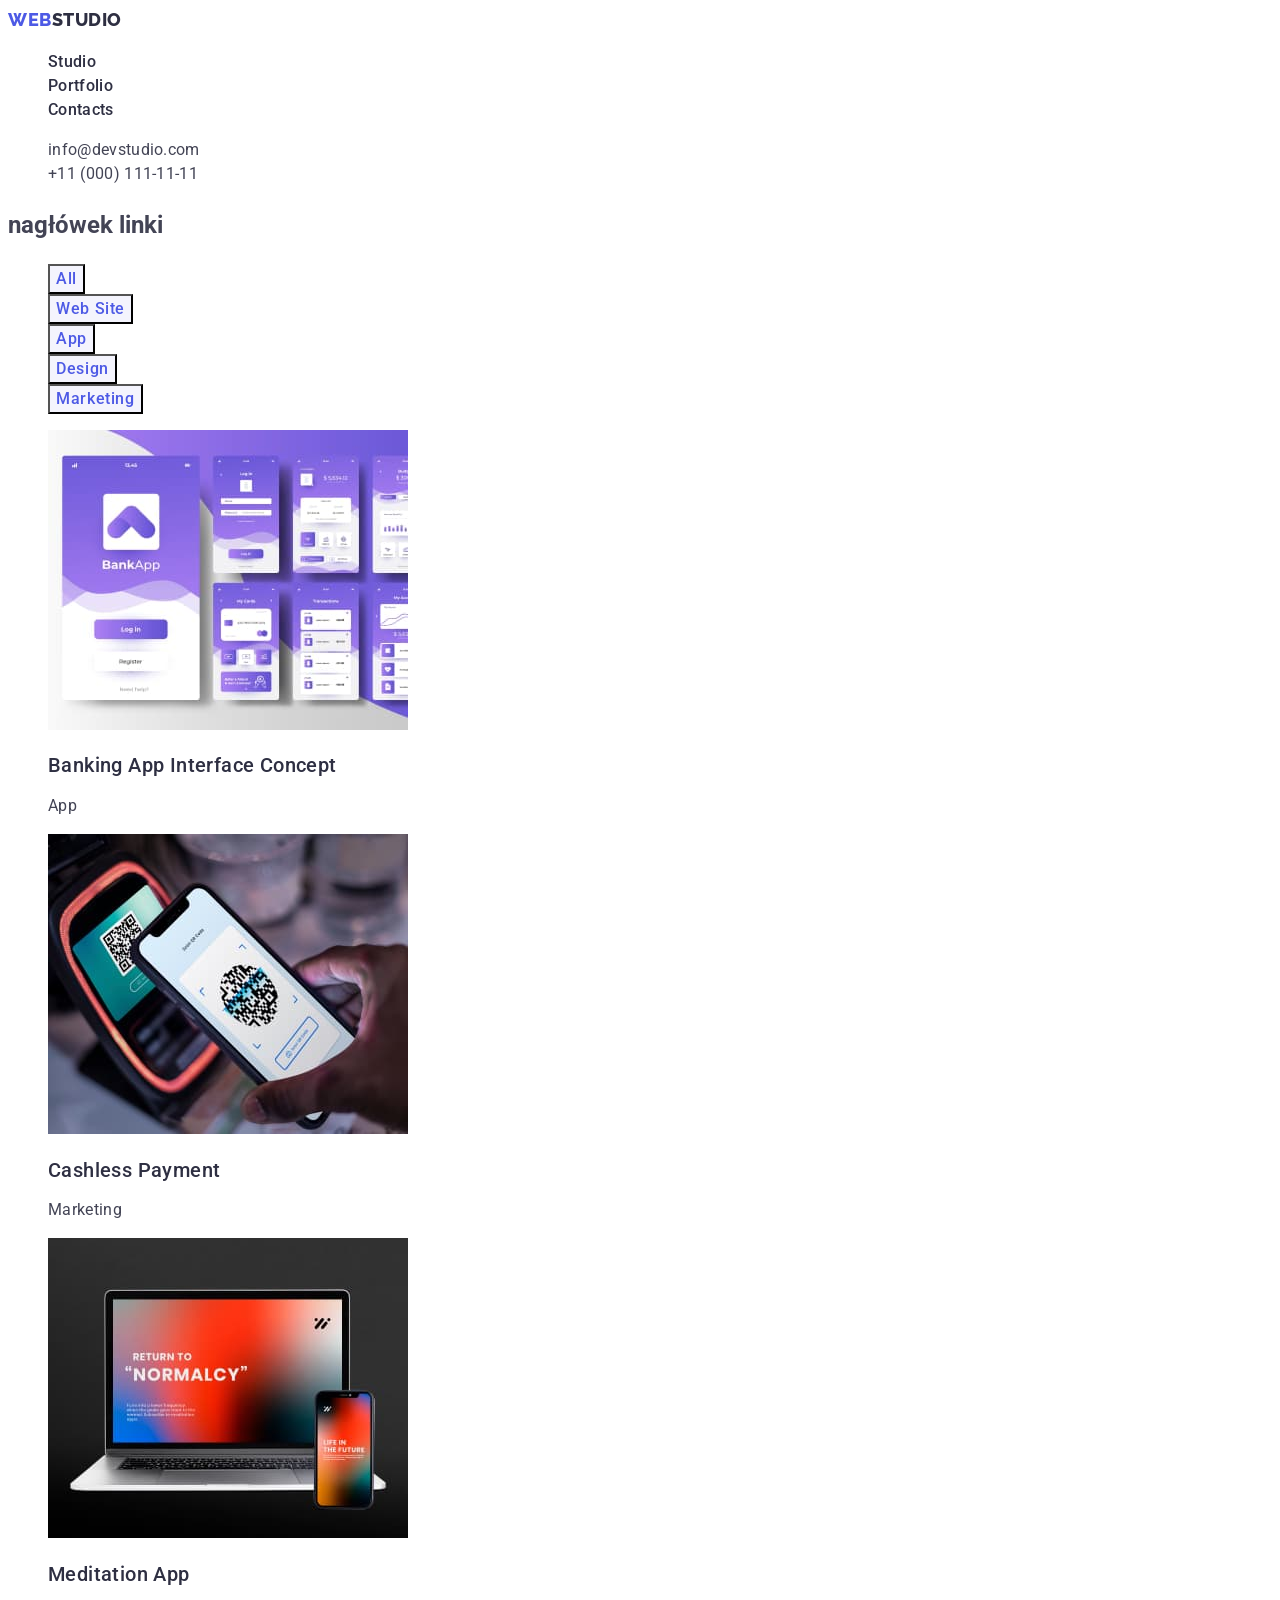
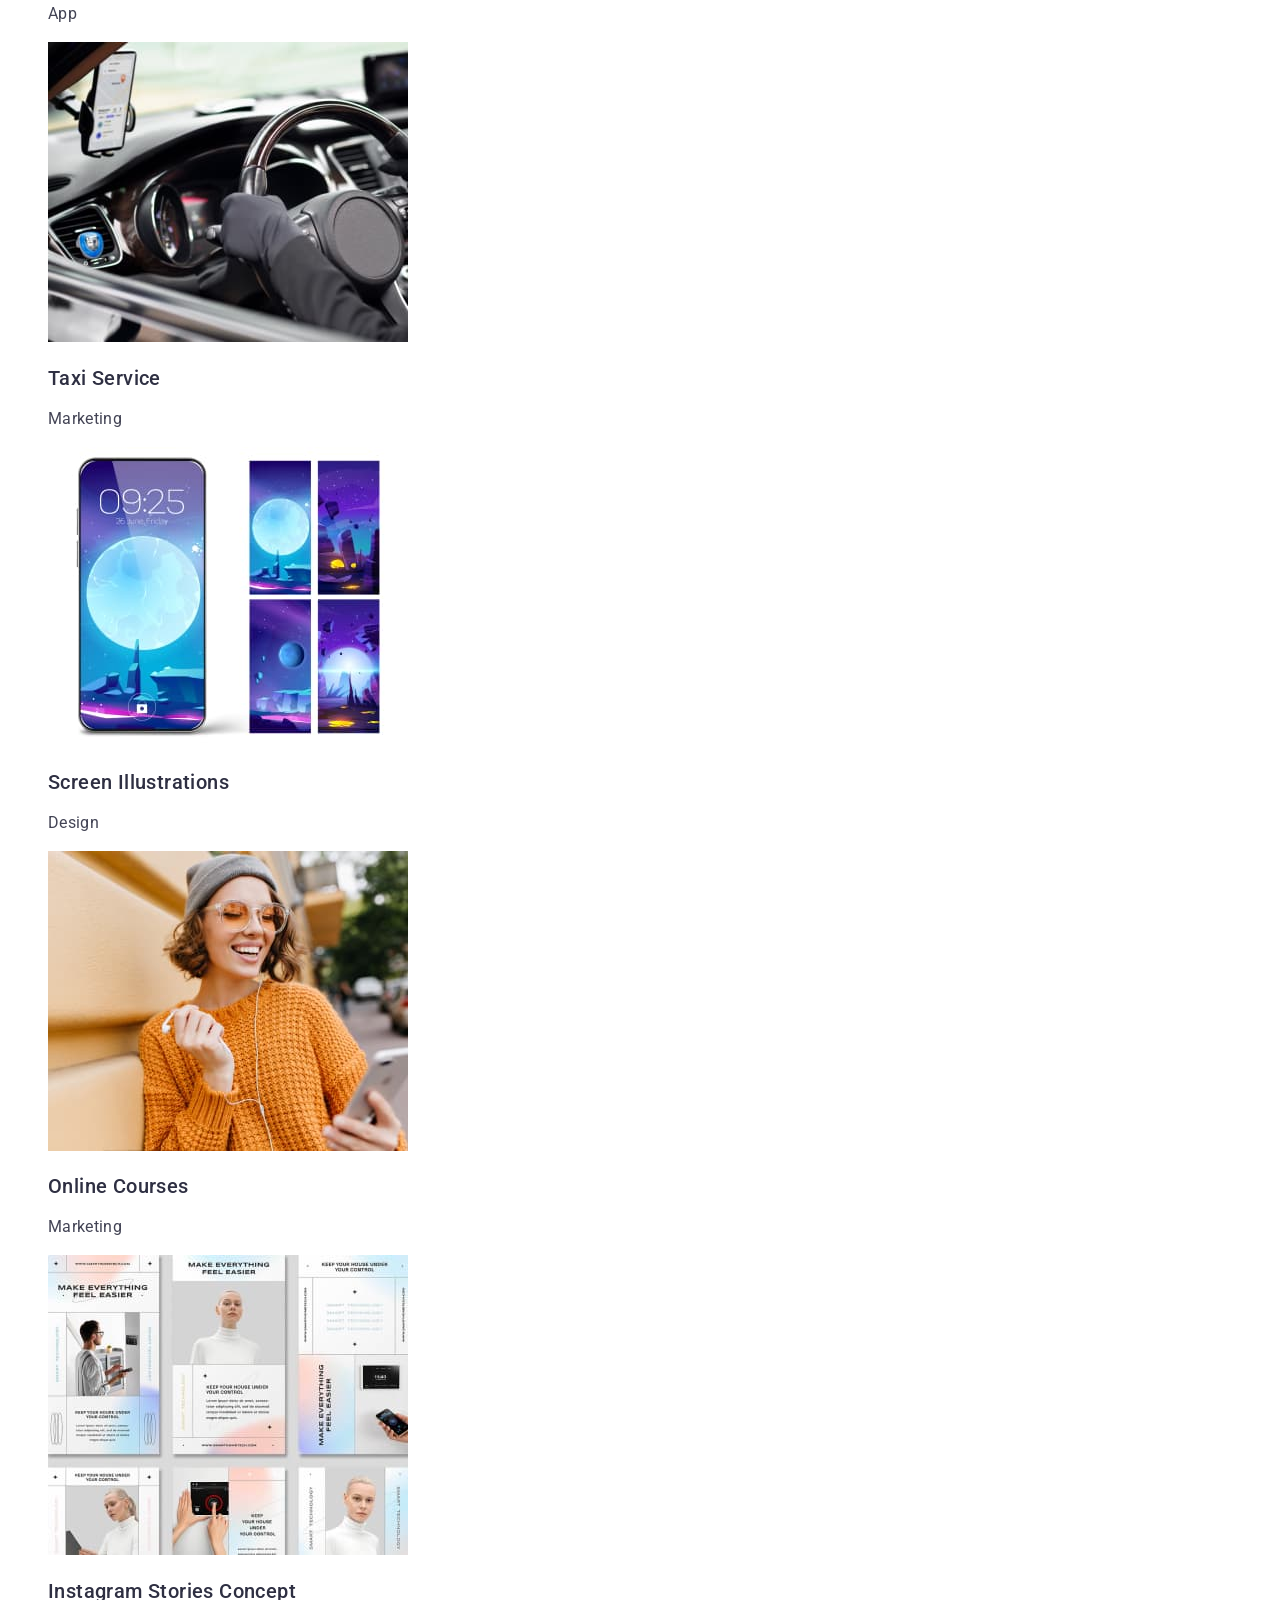
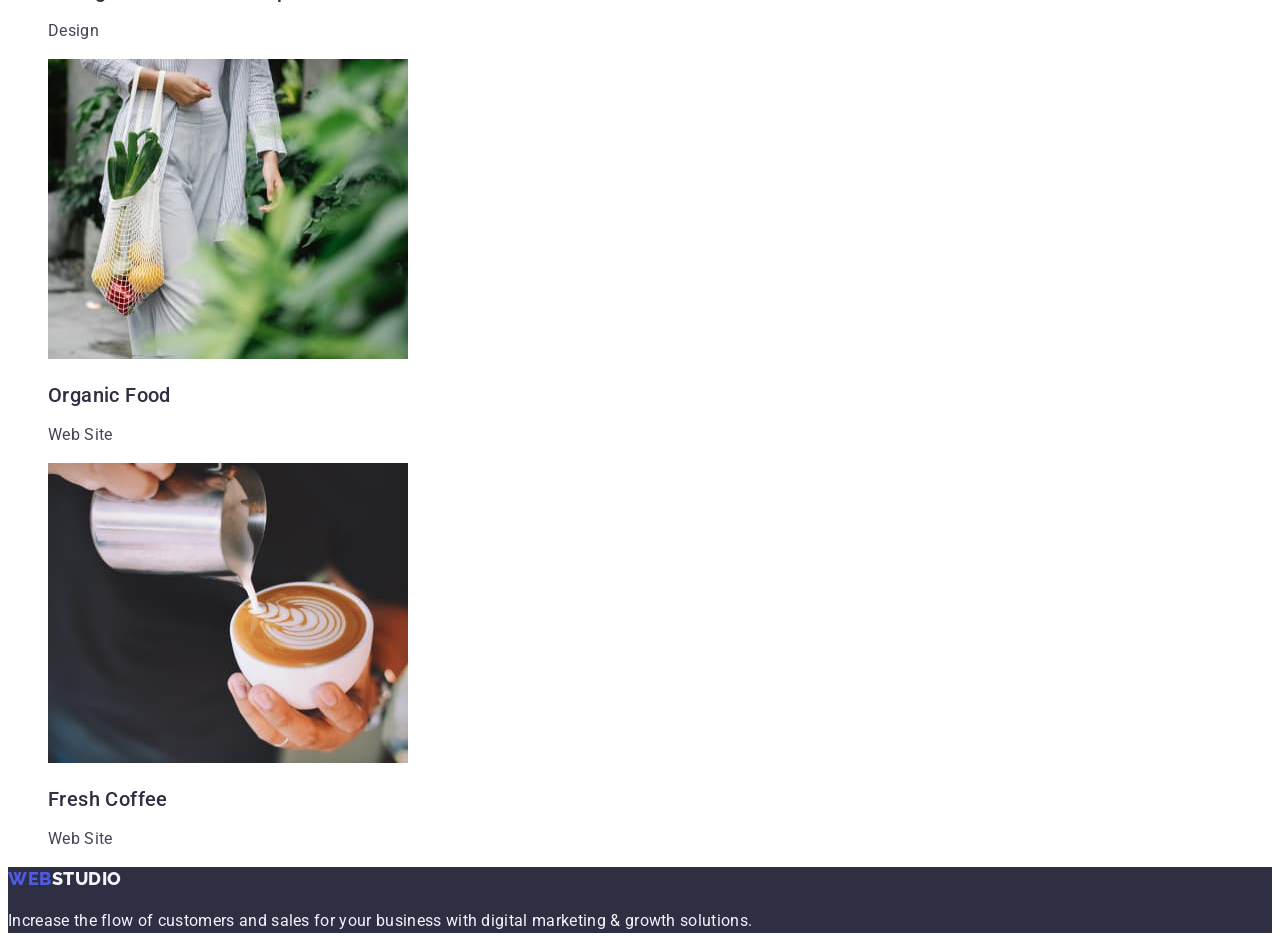
==== portfolio.html @ 03806070 "Initial commit" ====
<!DOCTYPE html>
<html lang="en">

<head>
    <meta charset="UTF-8" />
    <meta name="viewport" content="width=device-width, initial-scale=1.0" />
    <title>Main Page</title>
    <link
        href="https://fonts.googleapis.com/css2?family=Raleway:wght@800&family=Roboto:wght@400;500;700;900&display=swap"
        rel="stylesheet" />
    <link rel="preconnect" href="https://fonts.googleapis.com" />
    <link rel="preconnect" href="https://fonts.gstatic.com" crossorigin />
    <link rel="stylesheet" href="./css/styles.css" />
</head>

<body>
    <header>
        <nav>
            <a href="./index.html" class="logo link">
                WEB<span class="studio-color">Studio</span>
            </a>
            <ul class="list">
                <li>
                    <a href="./index.html" class="logo-class font link">Studio</a>
                </li>
                <li>
                    <a href="./portfolio.html" class="logo-class font link">Portfolio</a>
                </li>
                <li>
                    <a href="" class="logo-class font link">Contacts</a>
                </li>
            </ul>
        </nav>
        <address class="address-details">
            <ul class="list">
                <li>
                    <a href="mailto:info@devstudio.com" class="li-links link">info@devstudio.com</a>
                </li>
                <li>
                    <a href="tel:+110001111111" class="li-links link">+11 (000) 111-11-11</a>
                </li>
            </ul>
        </address>
    </header>
    <main>
        <section>
            <h1>nagłówek linki</h1>
            <ul class="list">
                <li><button type="button" class="style-button">All</button></li>
                <li><button type="button" class="style-button">Web Site</button></li>
                <li><button type="button" class="style-button">App</button></li>
                <li><button type="button" class="style-button">Design</button></li>
                <li><button type="button" class="style-button">Marketing</button></li>
            </ul>
            <ul class="list">
                <li>
                    <a class="link">
                        <img src="./images/bank.jpg" alt="aplikacja banku" width="360" height="300" />
                        <h2 class="sol-class">Banking App Interface Concept</h2>
                        <p class="class-port">App</p>
                    </a>
                </li>
                <li>
                    <a class="link">
                        <img src="./images/tel.jpg" alt="platosc zblizeniowa" width="360" height="300" />
                        <h2 class="sol-class">Cashless Payment</h2>
                        <p class="class-port">Marketing</p>
                    </a>
                </li>
                <li>
                    <a class="link">
                        <img src="./images/lap.jpg" alt="meditation app" width="360" height="300" />
                        <h2 class="sol-class">Meditation App</h2>
                        <p class="class-port">App</p>
                    </a>
                </li>
                <li>
                    <a class="link">
                        <img src="./images/car.jpg" alt="serwis taksowek" width="360" height="300" />
                        <h2 class="sol-class">Taxi Service</h2>
                        <p class="class-port">Marketing</p>
                    </a>
                </li>
                <li>
                    <a class="link">
                        <img src="./images/pho.jpg" alt="obrazy wyswietlacza" width="360" height="300" />
                        <h2 class="sol-class">Screen Illustrations</h2>
                        <p class="class-port">Design</p>
                    </a>
                </li>
                <li>
                    <a class="link">
                        <img src="./images/wom.jpg" alt="pani zadowolona z zycia" width="360" height="300" />
                        <h2 class="sol-class">Online Courses</h2>
                        <p class="class-port">Marketing</p>
                    </a>
                </li>
                <li>
                    <a class="link">
                        <img src="./images/ins.jpg" alt="story na instagramie" width="360" height="300" />
                        <h2 class="sol-class">Instagram Stories Concept</h2>
                        <p class="class-port">Design</p>
                    </a>
                </li>
                <li>
                    <a class="link">
                        <img src="./images/veg.jpg" alt="zdrowa zywnosc ekologiczna" width="360" height="300" />
                        <h2 class="sol-class">Organic Food</h2>
                        <p class="class-port">Web Site</p>
                    </a>
                </li>
                <li>
                    <a class="link">
                        <img src="./images/caf.jpg" alt="kawa z mlekiem" width="360" height="300" />
                        <h2 class="sol-class">Fresh Coffee</h2>
                        <p class="class-port">Web Site</p>
                    </a>
                </li>
            </ul>
        </section>
    </main>
    <footer class="portfolio-footer">
        <a class="logo link" href="./index.html">Web<span class="studio-class">Studio</span></a>
        <p class="footer-acapit">
            Increase the flow of customers and sales for your business with digital
            marketing & growth solutions.
        </p>
    </footer>
</body>

</html>
---- css/styles.css ----
:root {
    --first-color-text: #000;
    --second-color-text: #4285f4;
    --color-white: white;
    --iris: #4d5ae5;
    --blue-color: #404bbf;
    --studio-class: #f4f4fd;
    --ourteam-section: #ffffff;
    --color-body: #434455;
    --font-color: #2e2f42;
}

.logo-class:hover,
.logo-class:focus {
    color: var(--blue-color);
}

.li-links:hover,
.li-links:focus {
    color: var(--blue-color);
}

body {
    font-family: 'Roboto', sans-serif;
    color: var(--color-body);
    line-height: 1.6;
    background-color: var(--color-white);
}

header {
    background-color: var(--color-white);
}

button {
    background-color: var(--iris);
    color: var(--color-white);
}

.link {
    text-decoration: none;
}

button:hover,
button:focus {
    background-color: var(--blue-color);
}

.studio-class {
    color: var(--studio-class);
}

.ourteam-section {
    background-color: var(--ourteam-section);
}

.logo {
    font-size: 18px;
    font-family: 'Raleway', sans-serif;
    text-decoration: none;
    line-height: 1.17;
    letter-spacing: 0.03em;
    text-transform: uppercase;
    color: var(--iris);
    font-weight: 800;
}

.font {
    font-size: 16px;
    font-family: 'Roboto';
    font-weight: 500;
    line-height: 24px;
    color: var(--font-color);
}

.studio-color {
    color: var(--font-color);
}

.list {
    list-style: none;
    font-size: 16;
    line-height: 1.5;
    letter-spacing: 0.02;
    color: var(--color-body);
}

.link-studio {
    font-weight: 500;
    font-size: 16px;
    line-height: 1.5;
    letter-spacing: 0.02em;
    color: var(--font-color);
    text-decoration: none;
}

.adress-style {
    font-style: normal;
}

.section-details {
    background-color: var(--font-color);
}

.top-class {
    font-size: 56px;
    line-height: 1.07;
    text-align: center;
    letter-spacing: 0.02em;
    color: var(--color-white);
}

.button-class {
    background-color: #4d5ae5;
    font-family: 'Roboto', sans-serif;
    font-weight: 500;
    font-size: 16px;
    line-height: 1.5;
    letter-spacing: 0.04em;
    color: var(--color-white);
    cursor: pointer;
}

.second-class {
    font-weight: 500;
    font-size: 20px;
    line-height: 1.2;
    color: var(--font-color);
}

.sol-class {
    font-weight: 500;
    font-size: 20px;
    line-height: 1.2;
    letter-spacing: 0.02em;
    color: var(--font-color);
}

.footer-acapit {
    line-height: 1.5;
    color: var(--studio-class);
    letter-spacing: 0.02em;
}

.p-class {
    font-size: 16px;
    line-height: 1.5;
    letter-spacing: 0.02em;
    color: var(--color-body);
}

.sec-head {
    font-size: 36px;
    line-height: 1.11;
    text-align: center;
    letter-spacing: 0.02em;
    text-transform: capitalize;
    color: var(--font-color);
}

.last-section {
    background-color: var(--studio-class);
}

.last-class {
    font-size: 36px;
    line-height: 1.11;
    text-align: center;
    letter-spacing: 0.02em;
    text-transform: capitalize;
    color: var(--font-color);
}

.p-describes {
    font-size: 16px;
    line-height: 1.5;
    letter-spacing: 0.02em;
    color: var(--color-body);
}

.page-footer {
    color: var(--font-color);
}

.footer-studio {
    color: var(--studio-class);
}

.page-footer {
    line-height: 1.5;
    color: var(--studio-class);
    letter-spacing: 0.02em;
}

.studio-head {
    color: var(--font-color);
}

.address-details {
    font-style: normal;
}

.logo-class {
    font-weight: 500;
    font-size: 16px;
    line-height: 1.5;
    letter-spacing: 0.02em;
    color: var(--font-color);
}

.li-links {
    font-size: 16px;
    line-height: 1.5;
    letter-spacing: 0.02em;
    color: var(--color-body);
    font-style: normal;
}

.link-details {
    font-size: 16px;
    line-height: 1.5;
    letter-spacing: 0.02em;
    color: var(--color-body);
}

.portfolio-footer {
    background-color: var(--font-color);
}

.footer-color {
    color: var(--studio-class);
}

.style-button:focus,
.style-button:hover {
    color: var(--color-white);
}

.style-button {
    font-family: 'Roboto', sans-serif;
    font-weight: 500;
    font-size: 16px;
    line-height: 1.5;
    letter-spacing: 0.04em;
    color: var(--iris);
    background-color: var(--studio-class);
    cursor: pointer;
}

.class-port {
    font-size: 16px;
    line-height: 1.5;
    letter-spacing: 0.02em;
    color: var(--color-body);
}

.highlight {
    color: var(--second-color-text);
}

.highlight-web {
    color: var(--studio-class);
}
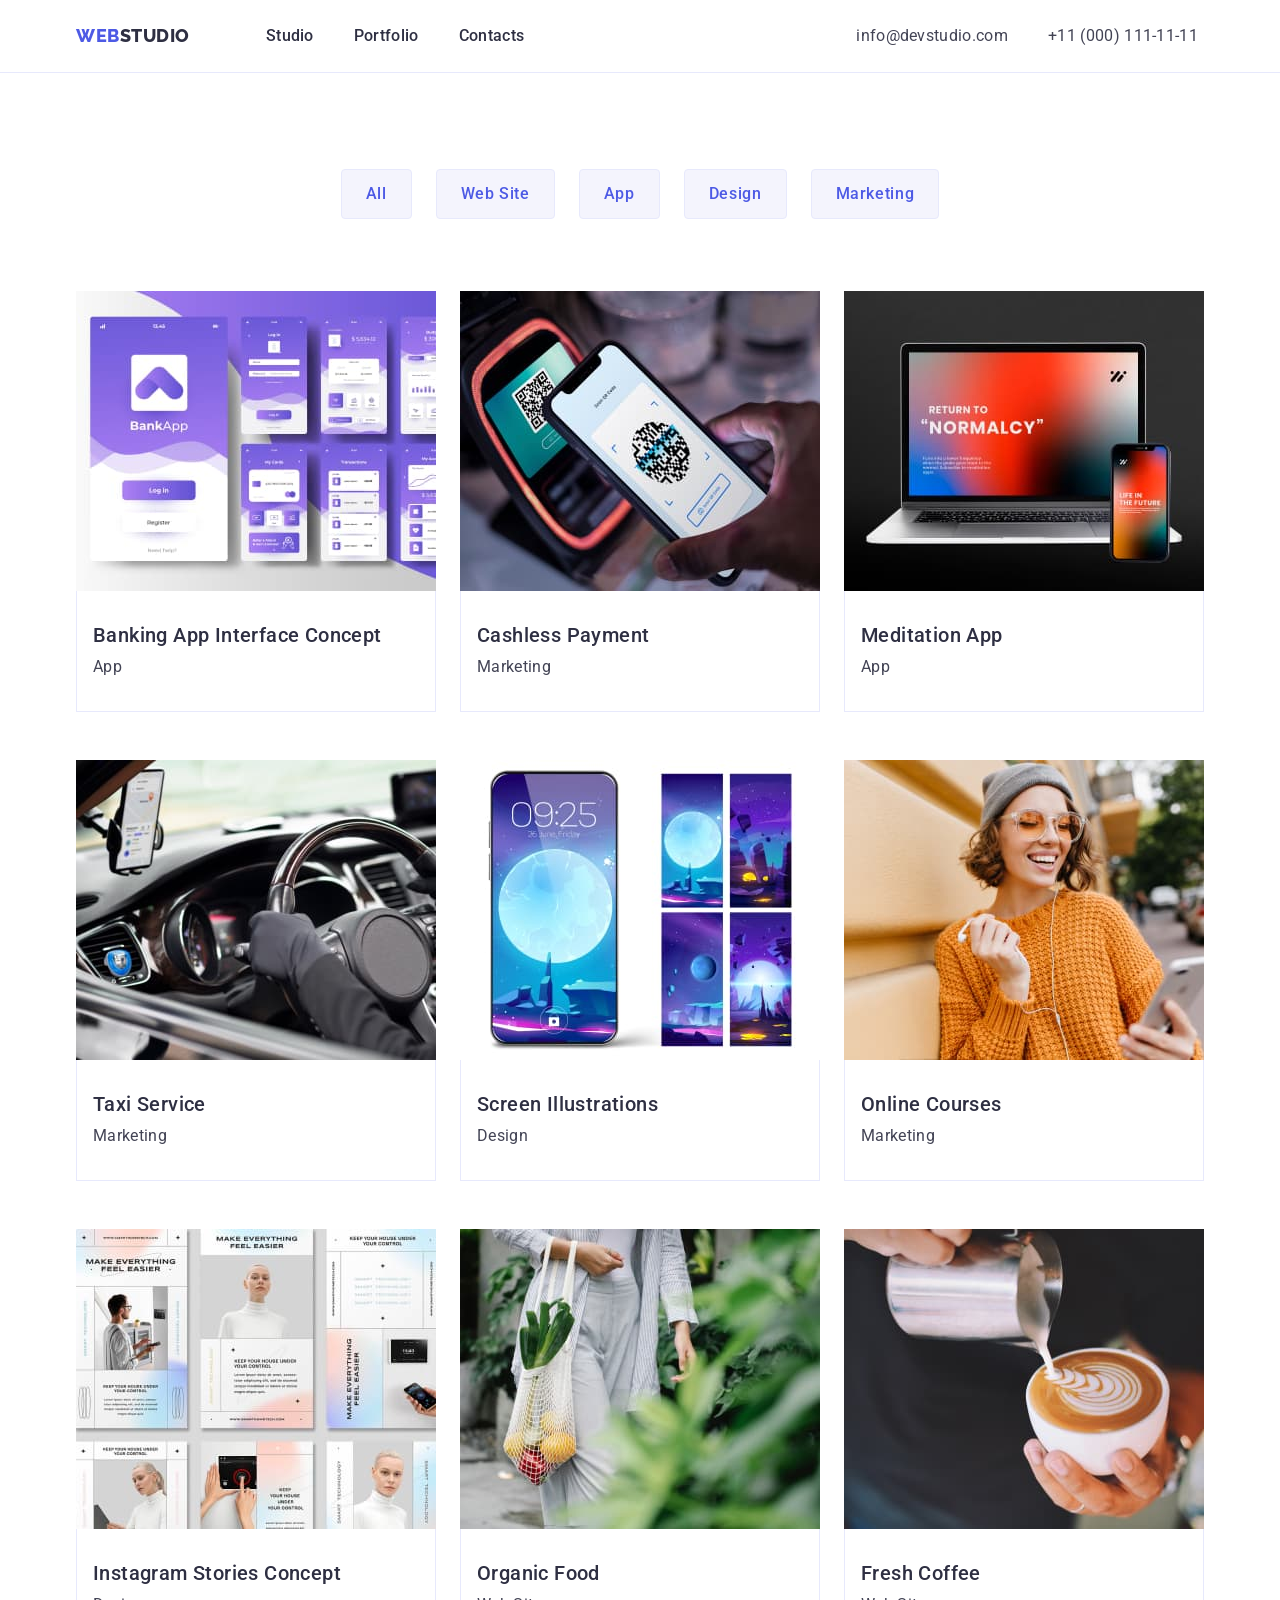
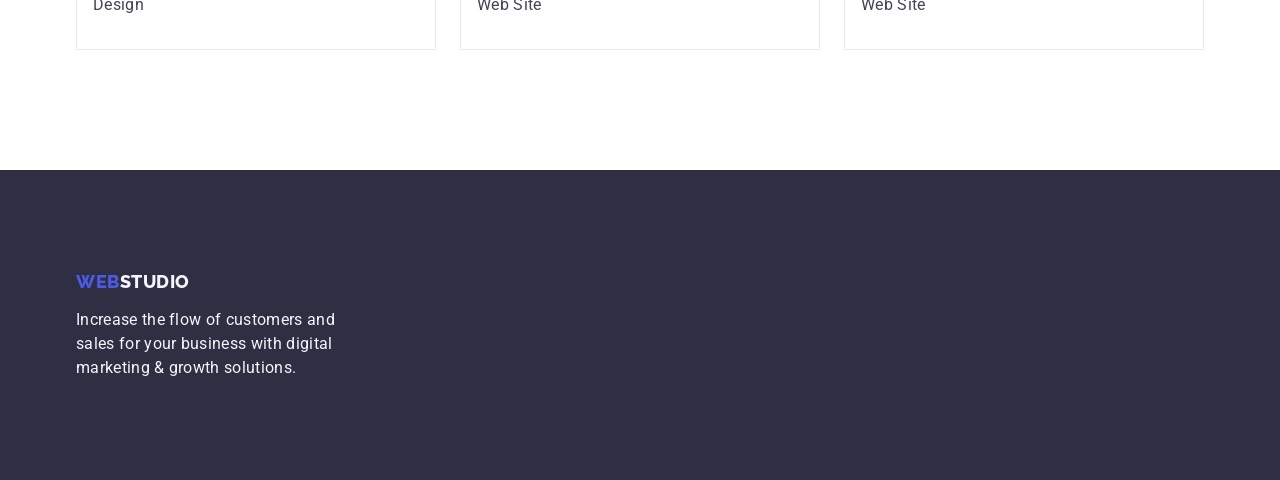
==== commit 99318556: "summary" ====
--- a/portfolio.html
+++ b/portfolio.html
@@ -5,6 +5,8 @@
     <meta charset="UTF-8" />
     <meta name="viewport" content="width=device-width, initial-scale=1.0" />
     <title>Main Page</title>
+    <link rel="stylesheet"
+        href="https://cdnjs.cloudflare.com/ajax/libs/modern-normalize/1.0.0/modern-normalize.min.css" />
     <link
         href="https://fonts.googleapis.com/css2?family=Raleway:wght@800&family=Roboto:wght@400;500;700;900&display=swap"
         rel="stylesheet" />
@@ -14,117 +16,155 @@
 </head>
 
 <body>
-    <header>
-        <nav>
-            <a href="./index.html" class="logo link">
-                WEB<span class="studio-color">Studio</span>
-            </a>
-            <ul class="list">
-                <li>
-                    <a href="./index.html" class="logo-class font link">Studio</a>
-                </li>
-                <li>
-                    <a href="./portfolio.html" class="logo-class font link">Portfolio</a>
-                </li>
-                <li>
-                    <a href="" class="logo-class font link">Contacts</a>
-                </li>
-            </ul>
-        </nav>
-        <address class="address-details">
-            <ul class="list">
-                <li>
-                    <a href="mailto:info@devstudio.com" class="li-links link">info@devstudio.com</a>
-                </li>
-                <li>
-                    <a href="tel:+110001111111" class="li-links link">+11 (000) 111-11-11</a>
-                </li>
-            </ul>
-        </address>
+    <header class="header-style">
+        <div class="container-img container">
+            <nav class="navigation-header">
+                <a href="./index.html" class="logo link logo-details">
+                    WEB<span class="studio-color">Studio</span>
+                </a>
+                <ul class="list ul-style">
+                    <li class="menu-style first-li">
+                        <a href="./index.html" class="logo-class font link menu-top">Studio</a>
+                    </li>
+                    <li class="menu-style first-li">
+                        <a href="./portfolio.html" class="logo-class font link menu-top">Portfolio</a>
+                    </li>
+                    <li class="menu-style first-li">
+                        <a href="" class="logo-class font link menu-top">Contacts</a>
+                    </li>
+                </ul>
+            </nav>
+            <address class="address-details">
+                <ul class="list address-style">
+                    <li class="contacts-details first-li">
+                        <a href="mailto:info@devstudio.com" class="li-links link">info@devstudio.com</a>
+                    </li>
+                    <li class="contacts-details last-li">
+                        <a href="tel:+110001111111" class="li-links link">+11 (000) 111-11-11</a>
+                    </li>
+                </ul>
+            </address>
+        </div>
     </header>
     <main>
-        <section>
-            <h1>nagłówek linki</h1>
-            <ul class="list">
-                <li><button type="button" class="style-button">All</button></li>
-                <li><button type="button" class="style-button">Web Site</button></li>
-                <li><button type="button" class="style-button">App</button></li>
-                <li><button type="button" class="style-button">Design</button></li>
-                <li><button type="button" class="style-button">Marketing</button></li>
-            </ul>
-            <ul class="list">
-                <li>
-                    <a class="link">
-                        <img src="./images/bank.jpg" alt="aplikacja banku" width="360" height="300" />
-                        <h2 class="sol-class">Banking App Interface Concept</h2>
-                        <p class="class-port">App</p>
-                    </a>
-                </li>
-                <li>
-                    <a class="link">
-                        <img src="./images/tel.jpg" alt="platosc zblizeniowa" width="360" height="300" />
-                        <h2 class="sol-class">Cashless Payment</h2>
-                        <p class="class-port">Marketing</p>
-                    </a>
-                </li>
-                <li>
-                    <a class="link">
-                        <img src="./images/lap.jpg" alt="meditation app" width="360" height="300" />
-                        <h2 class="sol-class">Meditation App</h2>
-                        <p class="class-port">App</p>
-                    </a>
-                </li>
-                <li>
-                    <a class="link">
-                        <img src="./images/car.jpg" alt="serwis taksowek" width="360" height="300" />
-                        <h2 class="sol-class">Taxi Service</h2>
-                        <p class="class-port">Marketing</p>
-                    </a>
-                </li>
-                <li>
-                    <a class="link">
-                        <img src="./images/pho.jpg" alt="obrazy wyswietlacza" width="360" height="300" />
-                        <h2 class="sol-class">Screen Illustrations</h2>
-                        <p class="class-port">Design</p>
-                    </a>
-                </li>
-                <li>
-                    <a class="link">
-                        <img src="./images/wom.jpg" alt="pani zadowolona z zycia" width="360" height="300" />
-                        <h2 class="sol-class">Online Courses</h2>
-                        <p class="class-port">Marketing</p>
-                    </a>
-                </li>
-                <li>
-                    <a class="link">
-                        <img src="./images/ins.jpg" alt="story na instagramie" width="360" height="300" />
-                        <h2 class="sol-class">Instagram Stories Concept</h2>
-                        <p class="class-port">Design</p>
-                    </a>
-                </li>
-                <li>
-                    <a class="link">
-                        <img src="./images/veg.jpg" alt="zdrowa zywnosc ekologiczna" width="360" height="300" />
-                        <h2 class="sol-class">Organic Food</h2>
-                        <p class="class-port">Web Site</p>
-                    </a>
-                </li>
-                <li>
-                    <a class="link">
-                        <img src="./images/caf.jpg" alt="kawa z mlekiem" width="360" height="300" />
-                        <h2 class="sol-class">Fresh Coffee</h2>
-                        <p class="class-port">Web Site</p>
-                    </a>
-                </li>
-            </ul>
+        <section class="main-section">
+            <div class="container">
+                <h1 class="visually-hidden">nagłówek linki</h1>
+                <ul class="list ul-list">
+                    <li>
+                        <button type="button" class="style-button">All</button>
+                    </li>
+                    <li>
+                        <button type="button" class="style-button">Web Site</button>
+                    </li>
+                    <li>
+                        <button type="button" class="style-button">App</button>
+                    </li>
+                    <li>
+                        <button type="button" class="style-button">Design</button>
+                    </li>
+                    <li>
+                        <button type="button" class="style-button">Marketing</button>
+                    </li>
+                </ul>
+                <ul class="list list-images">
+                    <li class="li-styles">
+                        <a class="link">
+                            <img src="./images/bank.jpg" alt="aplikacja banku" width="360" height="300" />
+                            <div class="app-info">
+                                <h2 class="card-class top-concept">
+                                    Banking App Interface Concept
+                                </h2>
+                                <p class="class-port">App</p>
+                            </div>
+                        </a>
+                    </li>
+                    <li class="li-styles">
+                        <a class="link">
+                            <img src="./images/tel.jpg" alt="platosc zblizeniowa" width="360" height="300" />
+                            <div class="app-info">
+                                <h2 class="card-class top-concept">Cashless Payment</h2>
+                                <p class="class-port">Marketing</p>
+                            </div>
+                        </a>
+                    </li>
+                    <li class="li-styles">
+                        <a class="link">
+                            <img src="./images/lap.jpg" alt="meditation app" width="360" height="300" />
+                            <div class="app-info">
+                                <h2 class="card-class top-concept">Meditation App</h2>
+                                <p class="class-port">App</p>
+                            </div>
+                        </a>
+                    </li>
+                    <li class="li-styles">
+                        <a class="link">
+                            <img src="./images/car.jpg" alt="serwis taksowek" width="360" height="300" />
+                            <div class="app-info">
+                                <h2 class="card-class top-concept">Taxi Service</h2>
+                                <p class="class-port">Marketing</p>
+                            </div>
+                        </a>
+                    </li>
+                    <li class="li-styles">
+                        <a class="link">
+                            <img src="./images/pho.jpg" alt="obrazy wyswietlacza" width="360" height="300" />
+                            <div class="app-info">
+                                <h2 class="card-class top-concept">Screen Illustrations</h2>
+                                <p class="class-port">Design</p>
+                            </div>
+                        </a>
+                    </li>
+                    <li class="li-styles">
+                        <a class="link">
+                            <img src="./images/wom.jpg" alt="pani zadowolona z zycia" width="360" height="300" />
+                            <div class="app-info">
+                                <h2 class="card-class top-concept">Online Courses</h2>
+                                <p class="class-port">Marketing</p>
+                            </div>
+                        </a>
+                    </li>
+                    <li class="li-styles">
+                        <a class="link">
+                            <img src="./images/ins.jpg" alt="story na instagramie" width="360" height="300" />
+                            <div class="app-info">
+                                <h2 class="card-class top-concept">
+                                    Instagram Stories Concept
+                                </h2>
+                                <p class="class-port">Design</p>
+                            </div>
+                        </a>
+                    </li>
+                    <li class="li-styles">
+                        <a class="link">
+                            <img src="./images/veg.jpg" alt="zdrowa zywnosc ekologiczna" width="360" height="300" />
+                            <div class="app-info">
+                                <h2 class="card-class top-concept">Organic Food</h2>
+                                <p class="class-port">Web Site</p>
+                            </div>
+                        </a>
+                    </li>
+                    <li class="li-styles">
+                        <a class="link li-styles">
+                            <img src="./images/caf.jpg" alt="kawa z mlekiem" width="360" height="300" />
+                            <div class="app-info">
+                                <h2 class="card-class top-concept">Fresh Coffee</h2>
+                                <p class="class-port">Web Site</p>
+                            </div>
+                        </a>
+                    </li>
+                </ul>
+            </div>
         </section>
     </main>
     <footer class="portfolio-footer">
-        <a class="logo link" href="./index.html">Web<span class="studio-class">Studio</span></a>
-        <p class="footer-acapit">
-            Increase the flow of customers and sales for your business with digital
-            marketing & growth solutions.
-        </p>
+        <div class="container">
+            <a class="logo link logo-link" href="./index.html">Web<span class="studio-class">Studio</span></a>
+            <p class="footer-acapit">
+                Increase the flow of customers and sales for your business with
+                digital marketing & growth solutions.
+            </p>
+        </div>
     </footer>
 </body>
 
--- a/css/styles.css
+++ b/css/styles.css
@@ -8,6 +8,7 @@
     --ourteam-section: #ffffff;
     --color-body: #434455;
     --font-color: #2e2f42;
+    --border-style: #e7e9fc;
 }
 
 .logo-class:hover,
@@ -20,8 +21,13 @@
     color: var(--blue-color);
 }
 
+* {
+    margin: 0;
+    padding: 0;
+}
+
 body {
-    font-family: 'Roboto', sans-serif;
+    font-family: "Roboto", sans-serif;
     color: var(--color-body);
     line-height: 1.6;
     background-color: var(--color-white);
@@ -40,6 +46,11 @@
     text-decoration: none;
 }
 
+.style-button:hover,
+.style-button:focus {
+    border: 1px solid transparent;
+}
+
 button:hover,
 button:focus {
     background-color: var(--blue-color);
@@ -51,11 +62,13 @@
 
 .ourteam-section {
     background-color: var(--ourteam-section);
+    flex-basis: calc((100% - 72px) / 4);
+    border-radius: 0px 0px 4px 4px;
 }
 
 .logo {
     font-size: 18px;
-    font-family: 'Raleway', sans-serif;
+    font-family: "Raleway", sans-serif;
     text-decoration: none;
     line-height: 1.17;
     letter-spacing: 0.03em;
@@ -66,7 +79,7 @@
 
 .font {
     font-size: 16px;
-    font-family: 'Roboto';
+    font-family: "Roboto";
     font-weight: 500;
     line-height: 24px;
     color: var(--font-color);
@@ -82,6 +95,9 @@
     line-height: 1.5;
     letter-spacing: 0.02;
     color: var(--color-body);
+    display: flex;
+    justify-content: center;
+    gap: 24px;
 }
 
 .link-studio {
@@ -99,6 +115,8 @@
 
 .section-details {
     background-color: var(--font-color);
+    padding-top: 188px;
+    padding-bottom: 188px;
 }
 
 .top-class {
@@ -107,17 +125,27 @@
     text-align: center;
     letter-spacing: 0.02em;
     color: var(--color-white);
+    max-width: 496px;
+    margin: 0 auto;
+    margin-bottom: 48px;
 }
 
 .button-class {
-    background-color: #4d5ae5;
-    font-family: 'Roboto', sans-serif;
+    background-color: var(--iris);
+    font-family: "Roboto", sans-serif;
     font-weight: 500;
     font-size: 16px;
     line-height: 1.5;
     letter-spacing: 0.04em;
     color: var(--color-white);
+    display: block;
+    min-width: 169px;
+    height: 56px;
+    border: none;
+    background-color: var(--iris);
+    border-radius: 4px;
     cursor: pointer;
+    margin: 0 auto;
 }
 
 .second-class {
@@ -133,12 +161,30 @@
     line-height: 1.2;
     letter-spacing: 0.02em;
     color: var(--font-color);
+    text-align: center;
+}
+
+.card-class {
+    font-weight: 500;
+    font-size: 20px;
+    line-height: 1.2;
+    letter-spacing: 0.02em;
+    color: var(--font-color);
+}
+
+.point-class {
+    font-weight: 500;
+    font-size: 20px;
+    line-height: 1.2;
+    letter-spacing: 0.02em;
+    color: var(--font-color);
 }
 
 .footer-acapit {
     line-height: 1.5;
     color: var(--studio-class);
     letter-spacing: 0.02em;
+    max-width: 264px;
 }
 
 .p-class {
@@ -159,6 +205,7 @@
 
 .last-section {
     background-color: var(--studio-class);
+    padding: 120px 0 120px;
 }
 
 .last-class {
@@ -175,6 +222,7 @@
     line-height: 1.5;
     letter-spacing: 0.02em;
     color: var(--color-body);
+    text-align: center;
 }
 
 .page-footer {
@@ -197,6 +245,7 @@
 
 .address-details {
     font-style: normal;
+    padding: 24px 0;
 }
 
 .logo-class {
@@ -224,6 +273,12 @@
 
 .portfolio-footer {
     background-color: var(--font-color);
+    padding: 100px 0 100px;
+}
+
+.logo-link {
+    display: inline-block;
+    margin-bottom: 16px;
 }
 
 .footer-color {
@@ -236,7 +291,7 @@
 }
 
 .style-button {
-    font-family: 'Roboto', sans-serif;
+    font-family: "Roboto", sans-serif;
     font-weight: 500;
     font-size: 16px;
     line-height: 1.5;
@@ -244,6 +299,12 @@
     color: var(--iris);
     background-color: var(--studio-class);
     cursor: pointer;
+    padding-top: 12px;
+    padding-bottom: 12px;
+    padding-left: 24px;
+    padding-right: 24px;
+    border: 1px solid var(--border-style);
+    border-radius: 4px;
 }
 
 .class-port {
@@ -259,4 +320,168 @@
 
 .highlight-web {
     color: var(--studio-class);
+}
+
+.header-style {
+    border-bottom: 1px solid var(--border-style);
+}
+
+img {
+    display: block;
+}
+
+.container-img {
+    display: flex;
+    gap: 332px;
+}
+
+.ul-style {
+    gap: 40px;
+}
+
+.container {
+    width: 1158px;
+    margin: 0 auto;
+    padding: 0 15px 0 15px;
+}
+
+.navigation-header {
+    display: flex;
+    align-items: center;
+}
+
+.logo-details {
+    margin-right: 76px;
+}
+
+.menu-style {
+    display: flex;
+    gap: 40px;
+}
+
+.last-li {
+    margin-right: 0;
+}
+
+.menu-top {
+    padding: 24px 0 24px;
+    display: inline-block;
+}
+
+.contacts-details {
+    display: flex;
+}
+
+.second-section {
+    padding: 120px 0 120px;
+}
+
+.list-class {
+    display: flex;
+    gap: 24px;
+}
+
+.list-strategy {
+    width: calc((100% - 72px) / 4);
+}
+
+.class-strategy {
+    margin-bottom: 8px;
+}
+
+.third-section {
+    padding-bottom: 120px;
+}
+
+.sec-div {
+    margin-bottom: 72px;
+}
+
+.third-ul {
+    display: flex;
+    gap: 24px;
+}
+
+.first-point {
+    width: calc((100% - 48px) / 3);
+}
+
+.main-last {
+    margin-bottom: 72px;
+}
+
+.employee {
+    padding: 32px 0;
+}
+
+.header-class {
+    border-bottom: 1px solid var(--border-style);
+    display: flex;
+}
+
+.div-container {
+    display: flex;
+}
+
+.nav-style {
+    display: flex;
+    align-items: center;
+}
+
+.logo-style {
+    margin-right: 76px;
+}
+
+.li-class {
+    padding: 24px 0 24px;
+}
+
+.main-section {
+    padding-top: 96px;
+    padding-bottom: 120px;
+}
+
+.visually-hidden {
+    position: absolute;
+    width: 1px;
+    height: 1px;
+    margin: -1px;
+    border: 0;
+    padding: 0;
+    white-space: nowrap;
+    clip-path: inset(100%);
+    clip: rect(0 0 0 0);
+    overflow: hidden;
+}
+
+.list-images {
+    display: flex;
+    flex-wrap: wrap;
+    column-gap: 24px;
+    row-gap: 48px;
+}
+
+.li-styles {
+    width: calc((100% - 48px) / 3);
+}
+
+.address-style {
+    gap: 40px;
+}
+
+.ul-list {
+    display: flex;
+    justify-content: center;
+    gap: 24px;
+    margin-bottom: 72px;
+}
+
+.app-info {
+    padding: 32px 16px;
+    border: 1px solid var(--border-style);
+    border-top: none;
+}
+
+.top-concept {
+    margin-bottom: 8px;
 }
